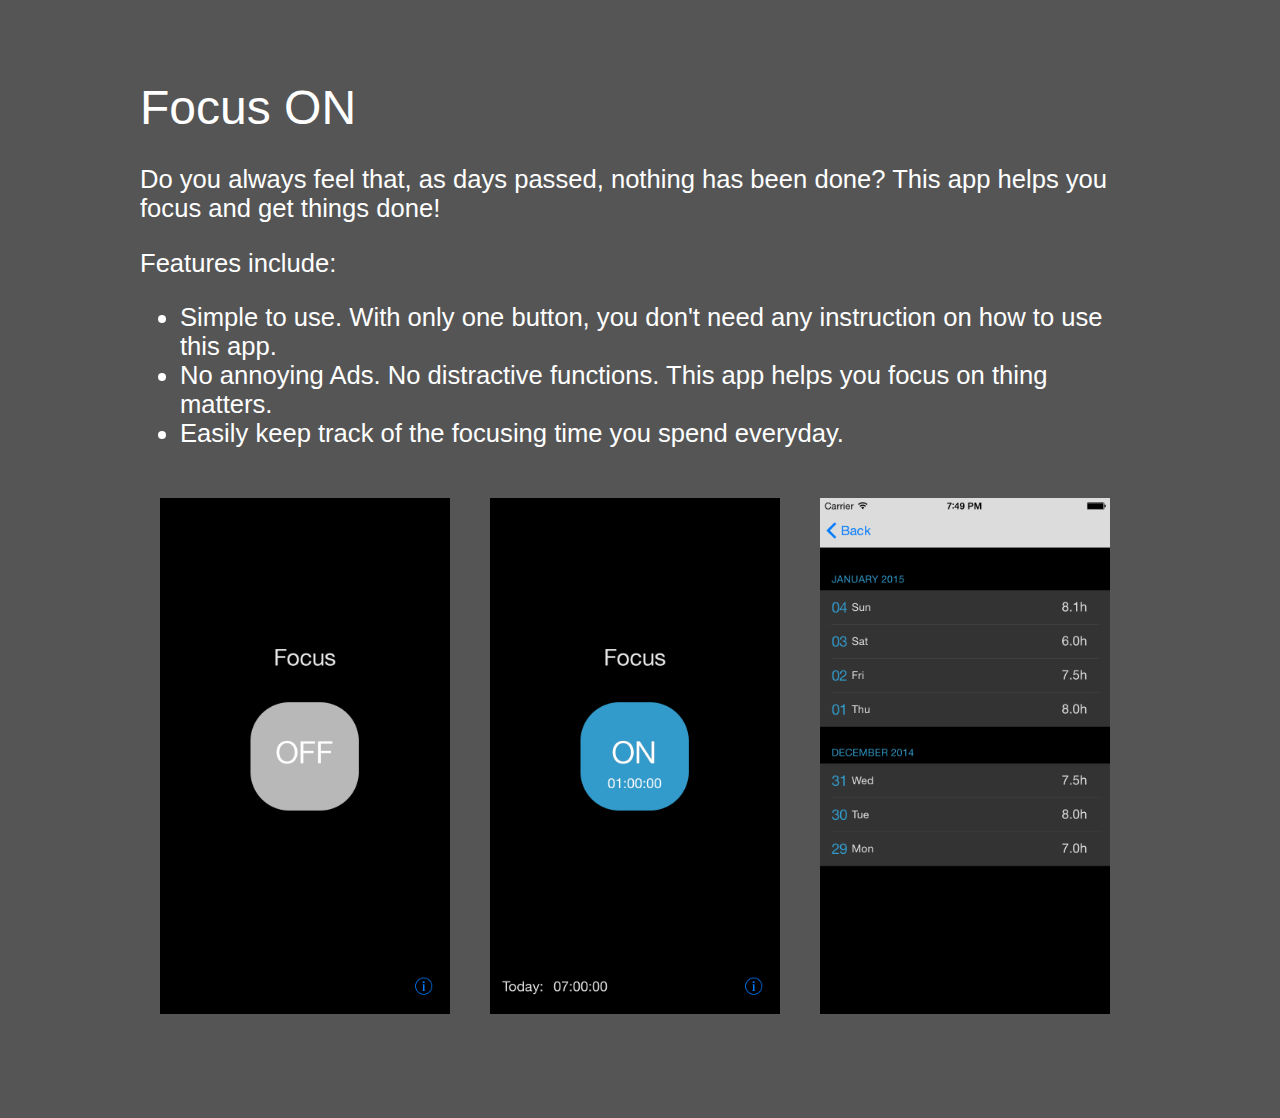
==== focuson.html @ 48fb353a "add homepage for the website" ====
<!DOCTYPE html>
<html>
<head>
    <meta charset="UTF-8"/>
    <meta name="viewport" content="width=device-width, initial-scale=1.0">
    <title>Focus ON</title>
    <link href="_css/focuson.css" rel="stylesheet" type="text/css">
</head>

<body>
<section id="section_header">
    Focus ON
</section>
<section id="section_description">
    <p>Do you always feel that, as days passed, nothing has been done? This app helps you focus and get things done!</p>
    Features include:
    <ul>
        <li>Simple to use. With only one button, you don't need any instruction on how to use this app.</li>
        <li>No annoying Ads. No distractive functions. This app helps you focus on thing matters.</li>
        <li>Easily keep track of the focusing time you spend everyday.</li>
    </ul>
</section>
<section id="section_pics">
    <div class="feature_pic">
        <img src="_images/screen1.png">
    </div>
    <div class="feature_pic">
        <img src="_images/screen2.png">
    </div>
    <div class="feature_pic">
        <img src="_images/screen3.png">
    </div>
    <div class="clear_both"></div>
</section>
</body>
</html>
---- _css/focuson.css ----
@charset "UTF-8";

/*------------------------------------ global styles ------------------------------------*/
body {
    font-family: "proxima-nova", "Helvetica Neue", Helvetica, Arial, sans-serif;
    /*background:-webkit-linear-gradient(rgba(26,159,255,.15), rgba(0,0,0,.3)) fixed, #1A9FFF url(../_images/bg_blue.png) 0 0 fixed;*/
    background-color: #555555;
}

html, body, div, div a, a, nav, section, article, header, aside{
    padding:0;
    margin:0;
    border:0;
    list-style:none;
    text-decoration: none;
}

a{
    color: #1A9FFF;
    text-decoration: none;
}
a:hover{
    text-decoration: underline;
}
.clear_both{
    clear: both;
}
section{
    width: 95%;
    max-width: 1000px;
    margin-left: auto;
    margin-right: auto;
}

#section_header{
    padding-top: 80px;
    font-size: 3em;
    color: #ffffff;
}

#section_description{
    margin-top: 30px;
    font-size: 1.6em;
    color: #ffffff;
    font-weight: lighter;
}
#section_nav{
    margin-top: 70px;
}

#section_pics{
    margin-top: 50px;
    height: auto;
    margin-bottom: 100px;
}
.feature_pic{
    float: left;
    width: 29%;
    margin-left: 2%;
    margin-right: 2%;
}
#section_pics img{
    max-width: 100%;
    height: auto;
}
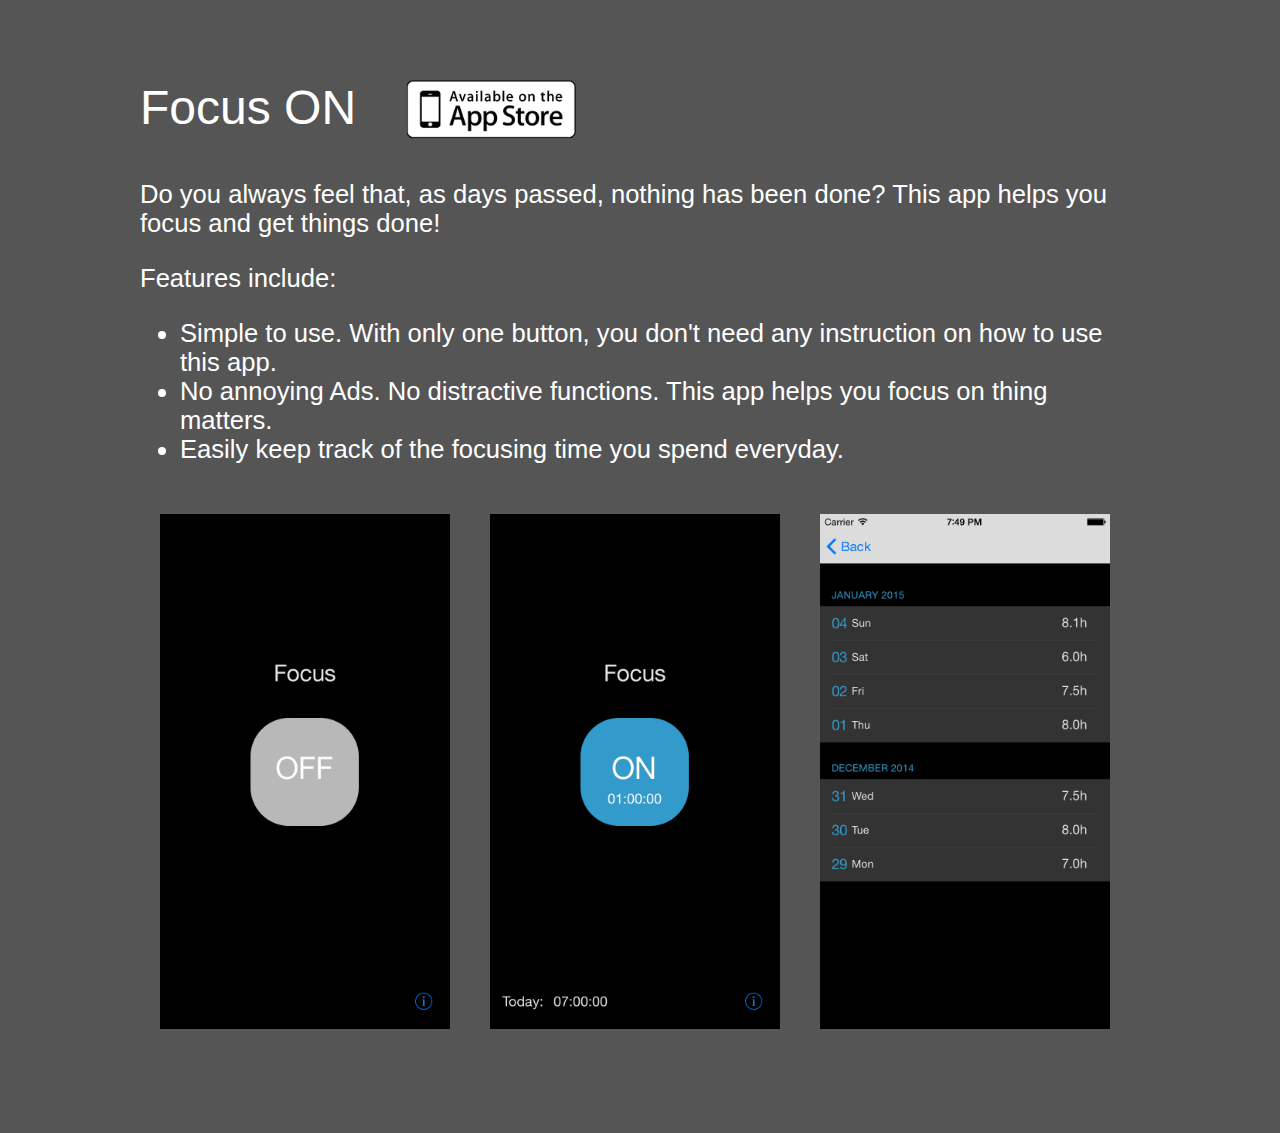
==== commit d1bb0b85: "add apple store link" ====
--- a/focuson.html
+++ b/focuson.html
@@ -2,14 +2,21 @@
 <html>
 <head>
     <meta charset="UTF-8"/>
+    <meta name="description" content="Focus ON - Your Productivity Timer">
+    <meta name="keywords" content="BWW Studio, timer, productivity, iOS">
     <meta name="viewport" content="width=device-width, initial-scale=1.0">
-    <title>Focus ON</title>
-    <link href="_css/focuson.css" rel="stylesheet" type="text/css">
+    <title>Focus ON - Your Productivity Timer</title>
+    <link href="css/focuson.css" rel="stylesheet" type="text/css">
+    <link rel="icon" href="images/focus_on_favicon.png" type="image/x-icon"/>
 </head>
 
 <body>
 <section id="section_header">
-    Focus ON
+    <span class="title">Focus ON</span>
+    <a class="app_store_badge" href="https://itunes.apple.com/sg/app/focus-on/id956145023">
+        <img src="images/app_store_badge.png">
+    </a>
+    <div class="clear_both"></div>
 </section>
 <section id="section_description">
     <p>Do you always feel that, as days passed, nothing has been done? This app helps you focus and get things done!</p>
@@ -22,13 +29,13 @@
 </section>
 <section id="section_pics">
     <div class="feature_pic">
-        <img src="_images/screen1.png">
+        <img src="images/screen1.png">
     </div>
     <div class="feature_pic">
-        <img src="_images/screen2.png">
+        <img src="images/screen2.png">
     </div>
     <div class="feature_pic">
-        <img src="_images/screen3.png">
+        <img src="images/screen3.png">
     </div>
     <div class="clear_both"></div>
 </section>
--- a/css/focuson.css
+++ b/css/focuson.css
@@ -0,0 +1,98 @@
+@charset "UTF-8";
+
+/*------------------------------------ global styles ------------------------------------*/
+body {
+    font-family: "proxima-nova", "Helvetica Neue", Helvetica, Arial, sans-serif;
+    /*background:-webkit-linear-gradient(rgba(26,159,255,.15), rgba(0,0,0,.3)) fixed, #1A9FFF url(../images/bg_blue.png) 0 0 fixed;*/
+    background-color: #555555;
+}
+
+html, body, div, div a, a, nav, section, article, header, aside{
+    padding:0;
+    margin:0;
+    border:0;
+    list-style:none;
+    text-decoration: none;
+}
+
+a{
+    color: #1A9FFF;
+    text-decoration: none;
+}
+a:hover{
+    text-decoration: underline;
+}
+.clear_both{
+    clear: both;
+}
+section{
+    width: 95%;
+    max-width: 1000px;
+    margin-left: auto;
+    margin-right: auto;
+}
+
+#section_header{
+    padding-top: 80px;
+    font-size: 3em;
+    color: #ffffff;
+}
+.title, .app_store_badge{
+    float: left;
+    display: inline-block;
+}
+.title{
+    margin-right: 50px;
+}
+.app_store_badge{
+    width: 170px;
+    height: auto;
+}
+.app_store_badge img{
+    max-width: 100%;
+}
+
+#section_description{
+    margin-top: 30px;
+    font-size: 1.6em;
+    color: #ffffff;
+    font-weight: lighter;
+}
+#section_nav{
+    margin-top: 70px;
+}
+
+#section_pics{
+    margin-top: 50px;
+    height: auto;
+    margin-bottom: 100px;
+}
+.feature_pic{
+    float: left;
+    width: 29%;
+    margin-left: 2%;
+    margin-right: 2%;
+}
+#section_pics img{
+    max-width: 100%;
+    height: auto;
+}
+
+@media only screen and (max-width: 768px){
+    .feature_pic{
+        float: none;
+        margin-left: auto;
+        margin-right: auto;
+        width: 90%;
+        margin-bottom: 20px;
+    }
+    #section_header{
+        font-size: 1.8em;
+    }
+    #section_description{
+        font-size: 1.2em;
+    }
+    .app_store_badge{
+        width: 110px;
+    }
+}